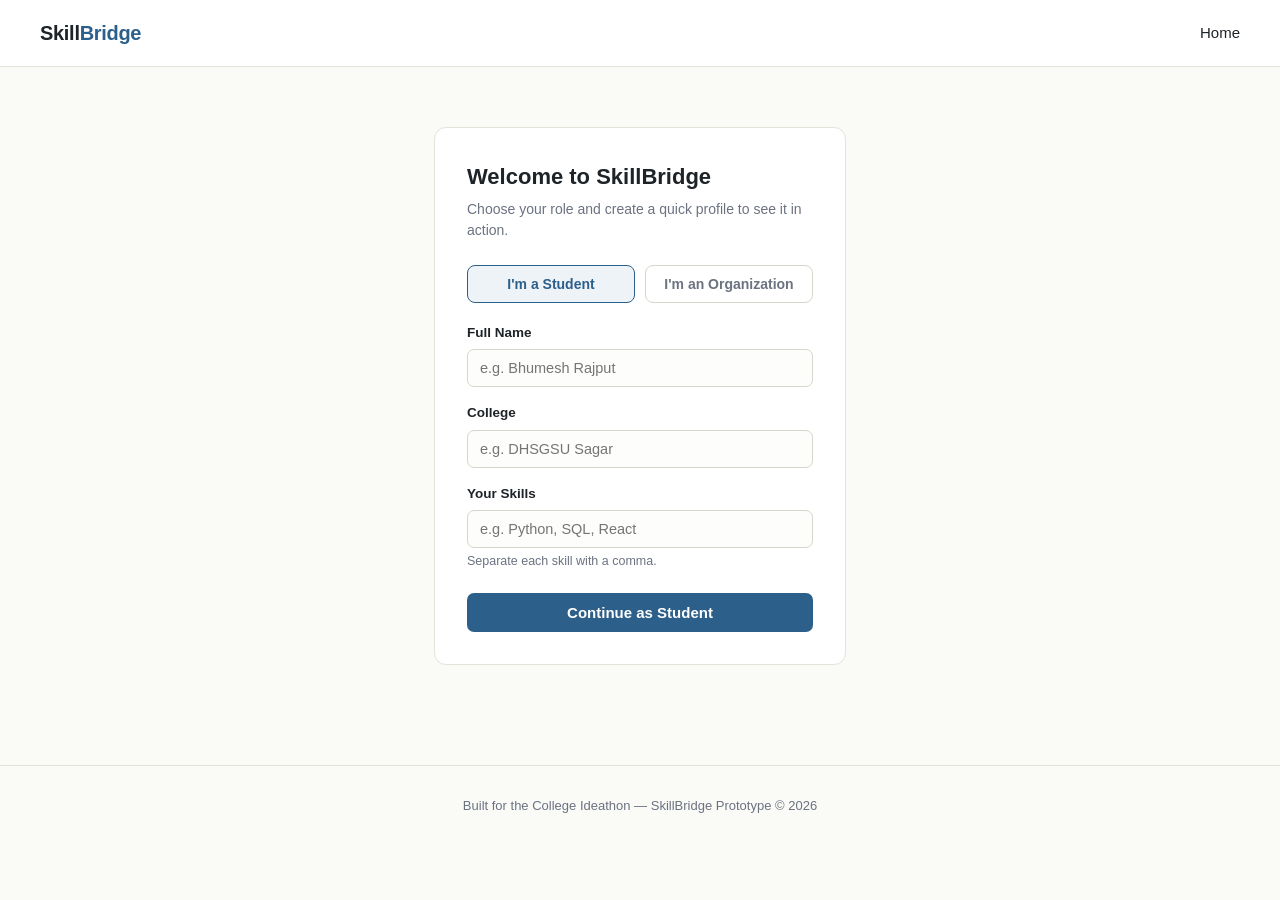
==== login.html @ 4475789d "Add files via upload" ====
<!DOCTYPE html>
<html lang="en">
<head>
  <meta charset="UTF-8">
  <meta name="viewport" content="width=device-width, initial-scale=1.0">
  <title>Log in — SkillBridge</title>
  <link rel="stylesheet" href="style.css">
</head>
<body>

  <div class="navbar">
    <div class="logo"><a href="index.html" style="color:inherit;text-decoration:none;">Skill<span>Bridge</span></a></div>
    <nav>
      <a href="index.html">Home</a>
    </nav>
  </div>

  <div class="narrow-wrap">
    <div class="form-card">
      <h2>Welcome to SkillBridge</h2>
      <p class="subtitle">Choose your role and create a quick profile to see it in action.</p>

      <div class="role-toggle">
        <button type="button" id="btn-role-student" class="active" onclick="setRole('student')">I'm a Student</button>
        <button type="button" id="btn-role-industry" onclick="setRole('industry')">I'm an Organization</button>
      </div>

      <!-- Student form -->
      <form id="student-form" onsubmit="handleStudentSignup(event)">
        <label for="s-name">Full Name</label>
        <input type="text" id="s-name" placeholder="e.g. Bhumesh Rajput" required>

        <label for="s-college">College</label>
        <input type="text" id="s-college" placeholder="e.g. DHSGSU Sagar" required>

        <label for="s-skills">Your Skills</label>
        <input type="text" id="s-skills" placeholder="e.g. Python, SQL, React" required>
        <div class="hint">Separate each skill with a comma.</div>

        <button type="submit" class="btn btn-primary btn-full" style="margin-top:22px;">Continue as Student</button>
      </form>

      <!-- Industry form -->
      <form id="industry-form" onsubmit="handleIndustrySignup(event)" style="display:none;">
        <label for="i-org">Organization Name</label>
        <input type="text" id="i-org" placeholder="e.g. TechNova Pvt Ltd" required>

        <label for="i-contact">Contact Person</label>
        <input type="text" id="i-contact" placeholder="e.g. HR Manager Name" required>

        <button type="submit" class="btn btn-primary btn-full" style="margin-top:22px;">Continue as Organization</button>
      </form>
    </div>
  </div>

  <footer>
    Built for the College Ideathon — SkillBridge Prototype © 2026
  </footer>

  <script src="data.js"></script>
  <script src="app.js"></script>
  <script>
    // Pre-select role if arriving from a specific CTA button (?role=student / ?role=industry)
    const params = new URLSearchParams(window.location.search);
    const initialRole = params.get("role");
    if (initialRole === "industry") setRole("industry");

    function setRole(role) {
      const isStudent = role === "student";
      document.getElementById("btn-role-student").classList.toggle("active", isStudent);
      document.getElementById("btn-role-industry").classList.toggle("active", !isStudent);
      document.getElementById("student-form").style.display = isStudent ? "block" : "none";
      document.getElementById("industry-form").style.display = isStudent ? "none" : "block";
    }

    function handleStudentSignup(e) {
      e.preventDefault();
      const name = document.getElementById("s-name").value.trim();
      const college = document.getElementById("s-college").value.trim();
      const skills = parseSkillsInput(document.getElementById("s-skills").value);

      const student = {
        id: generateId("s"),
        name,
        college,
        skills
      };

      addStudent(student);
      // Remember who is "logged in" for this demo session
      localStorage.setItem("sb_current_student_id", student.id);
      window.location.href = "student.html";
    }

    function handleIndustrySignup(e) {
      e.preventDefault();
      const org = document.getElementById("i-org").value.trim();
      const contact = document.getElementById("i-contact").value.trim();

      // Industry accounts aren't stored in a list (only their job posts matter for the demo),
      // so we just remember the org name for this session.
      localStorage.setItem("sb_current_org_name", org);
      localStorage.setItem("sb_current_org_contact", contact);
      window.location.href = "industry.html";
    }
  </script>
</body>
</html>
---- style.css ----
/* ==========================================================
   SkillBridge — shared stylesheet
   Palette:
   - Background:   #FAFAF7 (warm off-white)
   - Surface:      #FFFFFF
   - Text:         #1E2328 (near black, slightly warm)
   - Muted text:   #6B7280
   - Accent:       #2C5F8A (muted blue — links, buttons)
   - Accent hover: #21486B
   - Success/high match: #2F855A
   - Mid match:    #B7791F
   - Low match:    #9B2C2C
   - Border:       #E5E2DA
   ========================================================== */

* {
  margin: 0;
  padding: 0;
  box-sizing: border-box;
}

body {
  font-family: -apple-system, BlinkMacSystemFont, "Segoe UI", Roboto, Helvetica, Arial, sans-serif;
  background: #FAFAF7;
  color: #1E2328;
  line-height: 1.5;
  min-height: 100vh;
}

a {
  color: #2C5F8A;
  text-decoration: none;
}

a:hover {
  text-decoration: underline;
}

/* ---------- Top navigation ---------- */

.navbar {
  display: flex;
  align-items: center;
  justify-content: space-between;
  padding: 18px 40px;
  background: #FFFFFF;
  border-bottom: 1px solid #E5E2DA;
  position: sticky;
  top: 0;
  z-index: 10;
}

.navbar .logo {
  font-size: 20px;
  font-weight: 700;
  color: #1E2328;
  letter-spacing: -0.3px;
}

.navbar .logo span {
  color: #2C5F8A;
}

.navbar nav a {
  margin-left: 28px;
  color: #1E2328;
  font-weight: 500;
  font-size: 15px;
}

.navbar nav a:hover {
  color: #2C5F8A;
  text-decoration: none;
}

.navbar .user-tag {
  font-size: 14px;
  color: #6B7280;
  margin-left: 28px;
}

/* ---------- Layout containers ---------- */

.page-wrap {
  max-width: 1000px;
  margin: 0 auto;
  padding: 40px 24px 80px;
}

.narrow-wrap {
  max-width: 460px;
  margin: 0 auto;
  padding: 60px 24px;
}

/* ---------- Hero (landing page) ---------- */

.hero {
  padding: 90px 24px 70px;
  text-align: center;
  background: linear-gradient(180deg, #FFFFFF 0%, #FAFAF7 100%);
  border-bottom: 1px solid #E5E2DA;
}

.hero h1 {
  font-size: 44px;
  font-weight: 800;
  letter-spacing: -1px;
  max-width: 640px;
  margin: 0 auto 18px;
  color: #1E2328;
}

.hero h1 span {
  color: #2C5F8A;
}

.hero p {
  font-size: 17px;
  color: #6B7280;
  max-width: 480px;
  margin: 0 auto 32px;
}

.hero .cta-row {
  display: flex;
  gap: 14px;
  justify-content: center;
}

.stats-row {
  display: flex;
  justify-content: center;
  gap: 60px;
  padding: 40px 24px;
  flex-wrap: wrap;
}

.stat {
  text-align: center;
}

.stat .num {
  font-size: 30px;
  font-weight: 800;
  color: #2C5F8A;
}

.stat .label {
  font-size: 13px;
  color: #6B7280;
  margin-top: 2px;
}

.how-it-works {
  max-width: 900px;
  margin: 20px auto 0;
  padding: 50px 24px;
}

.how-it-works h2 {
  text-align: center;
  font-size: 26px;
  margin-bottom: 36px;
  letter-spacing: -0.5px;
}

.steps-row {
  display: flex;
  gap: 24px;
  flex-wrap: wrap;
  justify-content: center;
}

.step-card {
  background: #FFFFFF;
  border: 1px solid #E5E2DA;
  border-radius: 10px;
  padding: 24px;
  flex: 1;
  min-width: 220px;
  max-width: 260px;
}

.step-card .step-num {
  font-size: 13px;
  font-weight: 700;
  color: #2C5F8A;
  margin-bottom: 8px;
}

.step-card h3 {
  font-size: 17px;
  margin-bottom: 6px;
}

.step-card p {
  font-size: 14px;
  color: #6B7280;
}

/* ---------- Buttons ---------- */

.btn {
  display: inline-block;
  padding: 11px 22px;
  border-radius: 7px;
  font-size: 15px;
  font-weight: 600;
  cursor: pointer;
  border: none;
  transition: background 0.15s ease, transform 0.1s ease;
}

.btn:hover {
  text-decoration: none;
  transform: translateY(-1px);
}

.btn-primary {
  background: #2C5F8A;
  color: #FFFFFF;
}

.btn-primary:hover {
  background: #21486B;
}

.btn-outline {
  background: transparent;
  color: #2C5F8A;
  border: 1.5px solid #2C5F8A;
}

.btn-outline:hover {
  background: #EEF3F7;
}

.btn-small {
  padding: 7px 14px;
  font-size: 13px;
  border-radius: 6px;
}

.btn-full {
  width: 100%;
}

/* ---------- Cards ---------- */

.card {
  background: #FFFFFF;
  border: 1px solid #E5E2DA;
  border-radius: 10px;
  padding: 20px 22px;
  margin-bottom: 16px;
}

.card-row {
  display: flex;
  justify-content: space-between;
  align-items: flex-start;
  gap: 16px;
  flex-wrap: wrap;
}

.card h3 {
  font-size: 17px;
  margin-bottom: 3px;
}

.card .org {
  font-size: 14px;
  color: #6B7280;
  margin-bottom: 10px;
}

.tag-list {
  display: flex;
  flex-wrap: wrap;
  gap: 6px;
  margin: 10px 0;
}

.tag {
  background: #F1F0EA;
  color: #4A4A44;
  font-size: 12.5px;
  padding: 4px 10px;
  border-radius: 20px;
}

.meta-row {
  font-size: 13.5px;
  color: #6B7280;
  margin-top: 8px;
}

.meta-row strong {
  color: #1E2328;
}

/* ---------- Match badge ---------- */

.match-badge {
  font-size: 13px;
  font-weight: 700;
  padding: 5px 12px;
  border-radius: 20px;
  white-space: nowrap;
}

.match-high {
  background: #E6F4EA;
  color: #2F855A;
}

.match-mid {
  background: #FBF0DC;
  color: #B7791F;
}

.match-low {
  background: #F8E8E8;
  color: #9B2C2C;
}

/* ---------- Section headers ---------- */

.section-header {
  display: flex;
  justify-content: space-between;
  align-items: center;
  margin-bottom: 20px;
  flex-wrap: wrap;
  gap: 12px;
}

.section-header h2 {
  font-size: 22px;
  letter-spacing: -0.3px;
}

.section-header p {
  color: #6B7280;
  font-size: 14px;
}

/* ---------- Forms ---------- */

.form-card {
  background: #FFFFFF;
  border: 1px solid #E5E2DA;
  border-radius: 12px;
  padding: 32px;
}

.form-card h2 {
  font-size: 22px;
  margin-bottom: 6px;
}

.form-card .subtitle {
  color: #6B7280;
  font-size: 14px;
  margin-bottom: 24px;
}

label {
  display: block;
  font-size: 13.5px;
  font-weight: 600;
  margin-bottom: 6px;
  margin-top: 16px;
}

label:first-of-type {
  margin-top: 0;
}

input[type="text"],
input[type="email"],
input[type="password"],
textarea,
select {
  width: 100%;
  padding: 10px 12px;
  border: 1px solid #D8D5CC;
  border-radius: 7px;
  font-size: 14.5px;
  font-family: inherit;
  background: #FDFDFB;
}

input:focus,
textarea:focus,
select:focus {
  outline: none;
  border-color: #2C5F8A;
  box-shadow: 0 0 0 3px rgba(44, 95, 138, 0.12);
}

.hint {
  font-size: 12.5px;
  color: #6B7280;
  margin-top: 4px;
}

.role-toggle {
  display: flex;
  gap: 10px;
  margin-bottom: 20px;
}

.role-toggle button {
  flex: 1;
  padding: 10px;
  border: 1.5px solid #D8D5CC;
  background: #FFFFFF;
  border-radius: 8px;
  cursor: pointer;
  font-weight: 600;
  font-size: 14px;
  color: #6B7280;
}

.role-toggle button.active {
  border-color: #2C5F8A;
  background: #EEF3F7;
  color: #2C5F8A;
}

/* ---------- Empty states ---------- */

.empty-state {
  text-align: center;
  padding: 50px 20px;
  color: #6B7280;
}

.empty-state p {
  margin-top: 8px;
  font-size: 14px;
}

/* ---------- Status pill (applications) ---------- */

.status-pill {
  font-size: 12px;
  font-weight: 600;
  padding: 3px 10px;
  border-radius: 20px;
  background: #F1F0EA;
  color: #4A4A44;
}

/* ---------- Footer ---------- */

footer {
  text-align: center;
  padding: 30px 20px;
  color: #6B7280;
  font-size: 13px;
  border-top: 1px solid #E5E2DA;
  margin-top: 40px;
}

/* ---------- Responsive ---------- */

@media (max-width: 640px) {
  .navbar {
    padding: 14px 20px;
    flex-wrap: wrap;
    gap: 10px;
  }
  .navbar nav a {
    margin-left: 0;
    margin-right: 16px;
  }
  .hero h1 {
    font-size: 32px;
  }
  .hero .cta-row {
    flex-direction: column;
    align-items: center;
  }
  .stats-row {
    gap: 30px;
  }
}
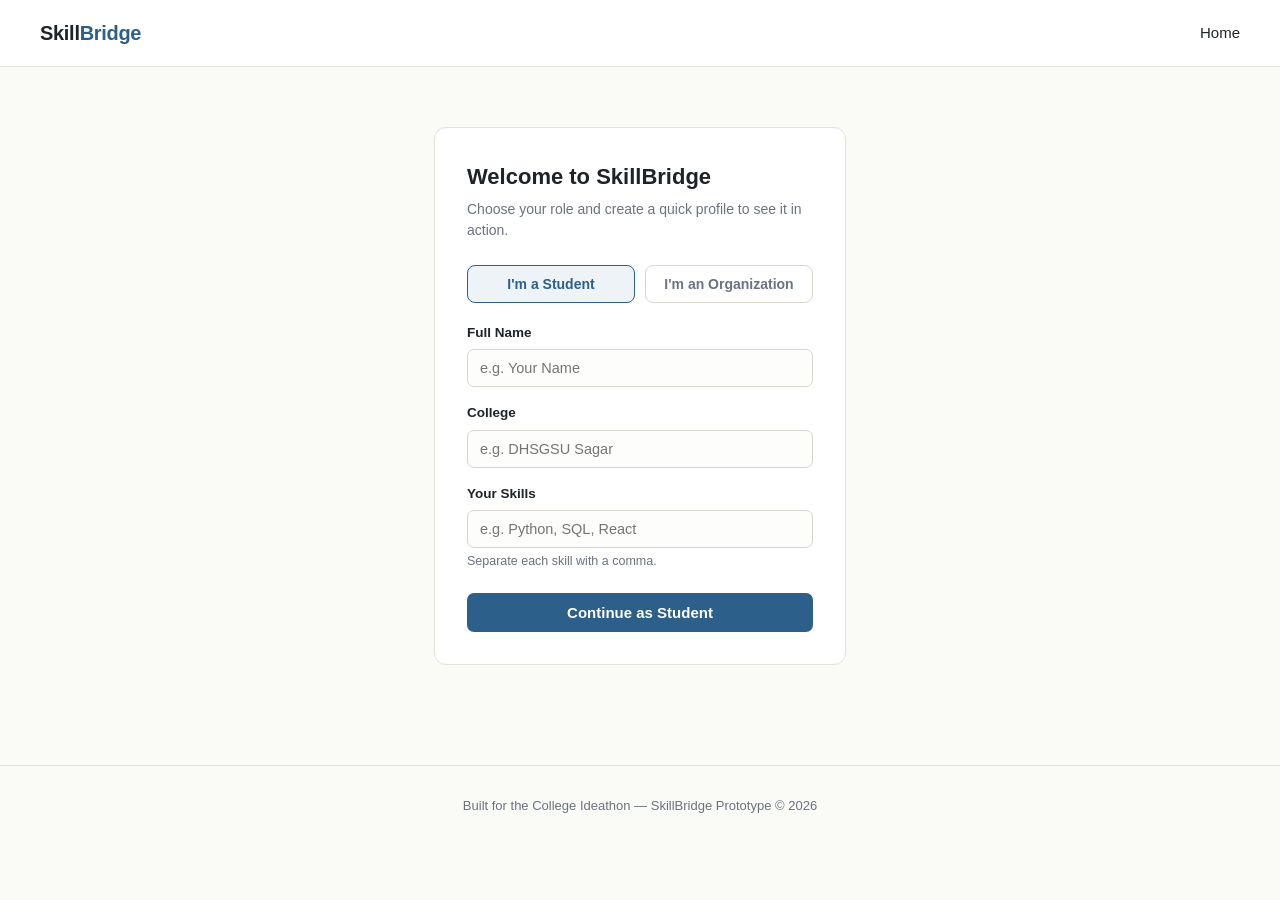
==== commit 6b9938ea: "Update placeholder text in student form input" ====
--- a/login.html
+++ b/login.html
@@ -28,7 +28,7 @@
       <!-- Student form -->
       <form id="student-form" onsubmit="handleStudentSignup(event)">
         <label for="s-name">Full Name</label>
-        <input type="text" id="s-name" placeholder="e.g. Bhumesh Rajput" required>
+        <input type="text" id="s-name" placeholder="e.g. Your Name" required>
 
         <label for="s-college">College</label>
         <input type="text" id="s-college" placeholder="e.g. DHSGSU Sagar" required>
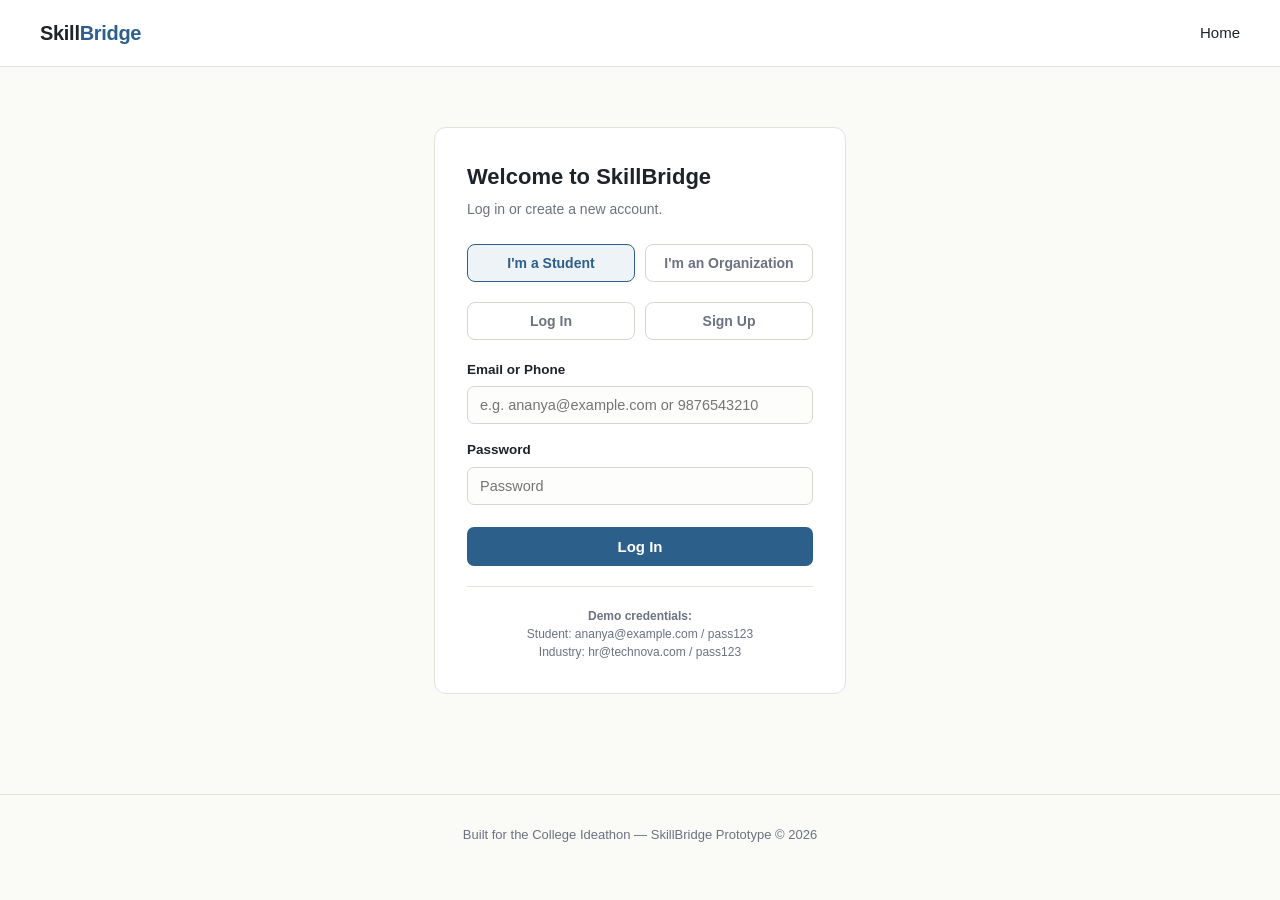
==== commit 7a657241: "Add files via upload" ====
--- a/login.html
+++ b/login.html
@@ -17,39 +17,98 @@
 
   <div class="narrow-wrap">
     <div class="form-card">
-      <h2>Welcome to SkillBridge</h2>
-      <p class="subtitle">Choose your role and create a quick profile to see it in action.</p>
+      <h2 id="form-title">Welcome to SkillBridge</h2>
+      <p class="subtitle" id="form-subtitle">Log in or create a new account.</p>
 
       <div class="role-toggle">
         <button type="button" id="btn-role-student" class="active" onclick="setRole('student')">I'm a Student</button>
         <button type="button" id="btn-role-industry" onclick="setRole('industry')">I'm an Organization</button>
       </div>
 
-      <!-- Student form -->
-      <form id="student-form" onsubmit="handleStudentSignup(event)">
-        <label for="s-name">Full Name</label>
-        <input type="text" id="s-name" placeholder="e.g. Your Name" required>
-
-        <label for="s-college">College</label>
-        <input type="text" id="s-college" placeholder="e.g. DHSGSU Sagar" required>
-
-        <label for="s-skills">Your Skills</label>
-        <input type="text" id="s-skills" placeholder="e.g. Python, SQL, React" required>
+      <div style="display:flex; gap:10px; margin-bottom:20px;">
+        <button type="button" id="btn-mode-login" class="active" style="flex:1;padding:10px;border:1.5px solid #D8D5CC;background:#FFFFFF;border-radius:8px;cursor:pointer;font-weight:600;font-size:14px;color:#6B7280;" onclick="setMode('login')">Log In</button>
+        <button type="button" id="btn-mode-signup" style="flex:1;padding:10px;border:1.5px solid #D8D5CC;background:#FFFFFF;border-radius:8px;cursor:pointer;font-weight:600;font-size:14px;color:#6B7280;" onclick="setMode('signup')">Sign Up</button>
+      </div>
+
+      <!-- ============ LOGIN FORMS ============ -->
+
+      <!-- Student Login -->
+      <form id="student-login" onsubmit="handleStudentLogin(event)">
+        <label for="sl-email">Email or Phone</label>
+        <input type="text" id="sl-email" placeholder="e.g. ananya@example.com or 9876543210" required>
+
+        <label for="sl-password">Password</label>
+        <input type="password" id="sl-password" placeholder="Password" required>
+
+        <button type="submit" class="btn btn-primary btn-full" style="margin-top:22px;">Log In</button>
+        <div id="sl-error" style="color:#9B2C2C;font-size:13px;margin-top:10px;"></div>
+      </form>
+
+      <!-- Industry Login -->
+      <form id="industry-login" onsubmit="handleIndustryLogin(event)" style="display:none;">
+        <label for="il-email">Email or Phone</label>
+        <input type="text" id="il-email" placeholder="e.g. hr@technova.com or 9000000001" required>
+
+        <label for="il-password">Password</label>
+        <input type="password" id="il-password" placeholder="Password" required>
+
+        <button type="submit" class="btn btn-primary btn-full" style="margin-top:22px;">Log In</button>
+        <div id="il-error" style="color:#9B2C2C;font-size:13px;margin-top:10px;"></div>
+      </form>
+
+      <!-- ============ SIGNUP FORMS ============ -->
+
+      <!-- Student Signup -->
+      <form id="student-signup" onsubmit="handleStudentSignup(event)" style="display:none;">
+        <label for="ss-name">Full Name</label>
+        <input type="text" id="ss-name" placeholder="e.g. Bhumesh Rajput" required>
+
+        <label for="ss-email">Email</label>
+        <input type="email" id="ss-email" placeholder="e.g. you@example.com" required>
+
+        <label for="ss-phone">Phone Number</label>
+        <input type="text" id="ss-phone" placeholder="e.g. 9876543210" required>
+
+        <label for="ss-password">Password</label>
+        <input type="password" id="ss-password" placeholder="Password" required>
+
+        <label for="ss-college">College</label>
+        <input type="text" id="ss-college" placeholder="e.g. DHSGSU Sagar" required>
+
+        <label for="ss-skills">Your Skills</label>
+        <input type="text" id="ss-skills" placeholder="e.g. Python, SQL, React" required>
         <div class="hint">Separate each skill with a comma.</div>
 
-        <button type="submit" class="btn btn-primary btn-full" style="margin-top:22px;">Continue as Student</button>
-      </form>
-
-      <!-- Industry form -->
-      <form id="industry-form" onsubmit="handleIndustrySignup(event)" style="display:none;">
-        <label for="i-org">Organization Name</label>
-        <input type="text" id="i-org" placeholder="e.g. TechNova Pvt Ltd" required>
-
-        <label for="i-contact">Contact Person</label>
-        <input type="text" id="i-contact" placeholder="e.g. HR Manager Name" required>
-
-        <button type="submit" class="btn btn-primary btn-full" style="margin-top:22px;">Continue as Organization</button>
-      </form>
+        <button type="submit" class="btn btn-primary btn-full" style="margin-top:22px;">Create Account</button>
+        <div id="ss-error" style="color:#9B2C2C;font-size:13px;margin-top:10px;"></div>
+      </form>
+
+      <!-- Industry Signup -->
+      <form id="industry-signup" onsubmit="handleIndustrySignup(event)" style="display:none;">
+        <label for="is-name">Contact Person Name</label>
+        <input type="text" id="is-name" placeholder="e.g. HR Manager Name" required>
+
+        <label for="is-org">Organization Name</label>
+        <input type="text" id="is-org" placeholder="e.g. TechNova Pvt Ltd" required>
+
+        <label for="is-email">Email</label>
+        <input type="email" id="is-email" placeholder="e.g. hr@technova.com" required>
+
+        <label for="is-phone">Phone Number</label>
+        <input type="text" id="is-phone" placeholder="e.g. 9000000001" required>
+
+        <label for="is-password">Password</label>
+        <input type="password" id="is-password" placeholder="Password" required>
+
+        <button type="submit" class="btn btn-primary btn-full" style="margin-top:22px;">Create Account</button>
+        <div id="is-error" style="color:#9B2C2C;font-size:13px;margin-top:10px;"></div>
+      </form>
+
+      <div style="margin-top:20px;padding-top:20px;border-top:1px solid #E5E2DA;font-size:12px;color:#6B7280;text-align:center;">
+        <strong>Demo credentials:</strong><br>
+        Student: ananya@example.com / pass123<br>
+        Industry: hr@technova.com / pass123
+      </div>
     </div>
   </div>
 
@@ -60,47 +119,102 @@
   <script src="data.js"></script>
   <script src="app.js"></script>
   <script>
-    // Pre-select role if arriving from a specific CTA button (?role=student / ?role=industry)
-    const params = new URLSearchParams(window.location.search);
-    const initialRole = params.get("role");
-    if (initialRole === "industry") setRole("industry");
+    initData();
+    let currentRole = "student";
+    let currentMode = "login";
 
     function setRole(role) {
-      const isStudent = role === "student";
-      document.getElementById("btn-role-student").classList.toggle("active", isStudent);
-      document.getElementById("btn-role-industry").classList.toggle("active", !isStudent);
-      document.getElementById("student-form").style.display = isStudent ? "block" : "none";
-      document.getElementById("industry-form").style.display = isStudent ? "none" : "block";
+      currentRole = role;
+      document.getElementById("btn-role-student").classList.toggle("active", role === "student");
+      document.getElementById("btn-role-industry").classList.toggle("active", role === "industry");
+      updateFormDisplay();
+    }
+
+    function setMode(mode) {
+      currentMode = mode;
+      document.getElementById("btn-mode-login").classList.toggle("active", mode === "login");
+      document.getElementById("btn-mode-signup").classList.toggle("active", mode === "signup");
+      updateFormDisplay();
+    }
+
+    function updateFormDisplay() {
+      const isStudent = currentRole === "student";
+      const isLogin = currentMode === "login";
+      
+      document.getElementById("student-login").style.display = (isStudent && isLogin) ? "block" : "none";
+      document.getElementById("student-signup").style.display = (isStudent && !isLogin) ? "block" : "none";
+      document.getElementById("industry-login").style.display = (!isStudent && isLogin) ? "block" : "none";
+      document.getElementById("industry-signup").style.display = (!isStudent && !isLogin) ? "block" : "none";
+    }
+
+    function handleStudentLogin(e) {
+      e.preventDefault();
+      const emailOrPhone = document.getElementById("sl-email").value.trim();
+      const password = document.getElementById("sl-password").value.trim();
+      const errorDiv = document.getElementById("sl-error");
+
+      const user = validateLogin(emailOrPhone, password);
+      if (!user || user.role !== "student") {
+        errorDiv.textContent = "Invalid email/phone or password.";
+        return;
+      }
+      
+      setCurrentUser(user);
+      window.location.href = "student.html";
+    }
+
+    function handleIndustryLogin(e) {
+      e.preventDefault();
+      const emailOrPhone = document.getElementById("il-email").value.trim();
+      const password = document.getElementById("il-password").value.trim();
+      const errorDiv = document.getElementById("il-error");
+
+      const user = validateLogin(emailOrPhone, password);
+      if (!user || user.role !== "industry") {
+        errorDiv.textContent = "Invalid email/phone or password.";
+        return;
+      }
+      
+      setCurrentUser(user);
+      window.location.href = "industry.html";
     }
 
     function handleStudentSignup(e) {
       e.preventDefault();
-      const name = document.getElementById("s-name").value.trim();
-      const college = document.getElementById("s-college").value.trim();
-      const skills = parseSkillsInput(document.getElementById("s-skills").value);
-
-      const student = {
-        id: generateId("s"),
-        name,
-        college,
-        skills
-      };
-
-      addStudent(student);
-      // Remember who is "logged in" for this demo session
-      localStorage.setItem("sb_current_student_id", student.id);
+      const name = document.getElementById("ss-name").value.trim();
+      const email = document.getElementById("ss-email").value.trim();
+      const phone = document.getElementById("ss-phone").value.trim();
+      const password = document.getElementById("ss-password").value.trim();
+      const college = document.getElementById("ss-college").value.trim();
+      const skills = parseSkillsInput(document.getElementById("ss-skills").value);
+      const errorDiv = document.getElementById("ss-error");
+
+      const newUser = signup(name, email || phone, password, "student", { email, phone, college, skills });
+      if (!newUser) {
+        errorDiv.textContent = "This email or phone is already registered.";
+        return;
+      }
+
+      setCurrentUser(newUser);
       window.location.href = "student.html";
     }
 
     function handleIndustrySignup(e) {
       e.preventDefault();
-      const org = document.getElementById("i-org").value.trim();
-      const contact = document.getElementById("i-contact").value.trim();
-
-      // Industry accounts aren't stored in a list (only their job posts matter for the demo),
-      // so we just remember the org name for this session.
-      localStorage.setItem("sb_current_org_name", org);
-      localStorage.setItem("sb_current_org_contact", contact);
+      const name = document.getElementById("is-name").value.trim();
+      const org = document.getElementById("is-org").value.trim();
+      const email = document.getElementById("is-email").value.trim();
+      const phone = document.getElementById("is-phone").value.trim();
+      const password = document.getElementById("is-password").value.trim();
+      const errorDiv = document.getElementById("is-error");
+
+      const newUser = signup(name, email || phone, password, "industry", { email, phone, orgName: org });
+      if (!newUser) {
+        errorDiv.textContent = "This email or phone is already registered.";
+        return;
+      }
+
+      setCurrentUser(newUser);
       window.location.href = "industry.html";
     }
   </script>
